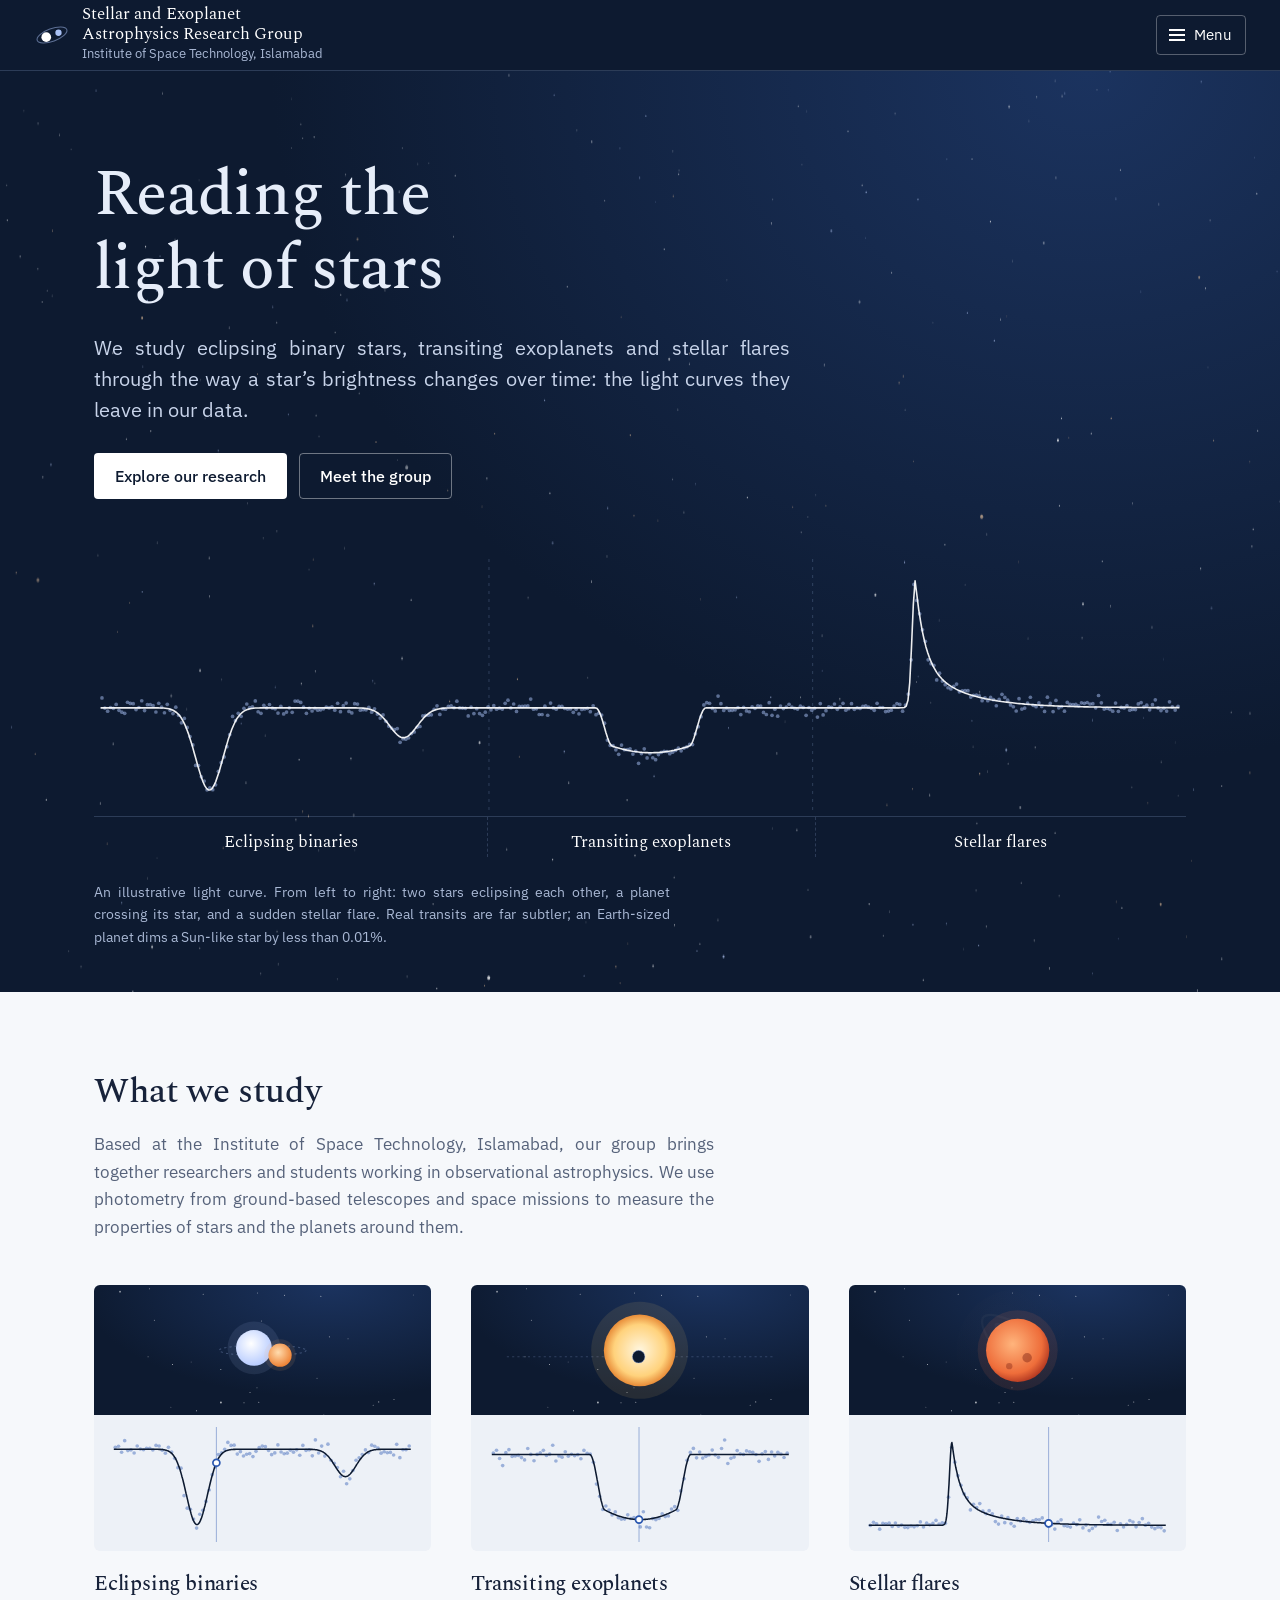
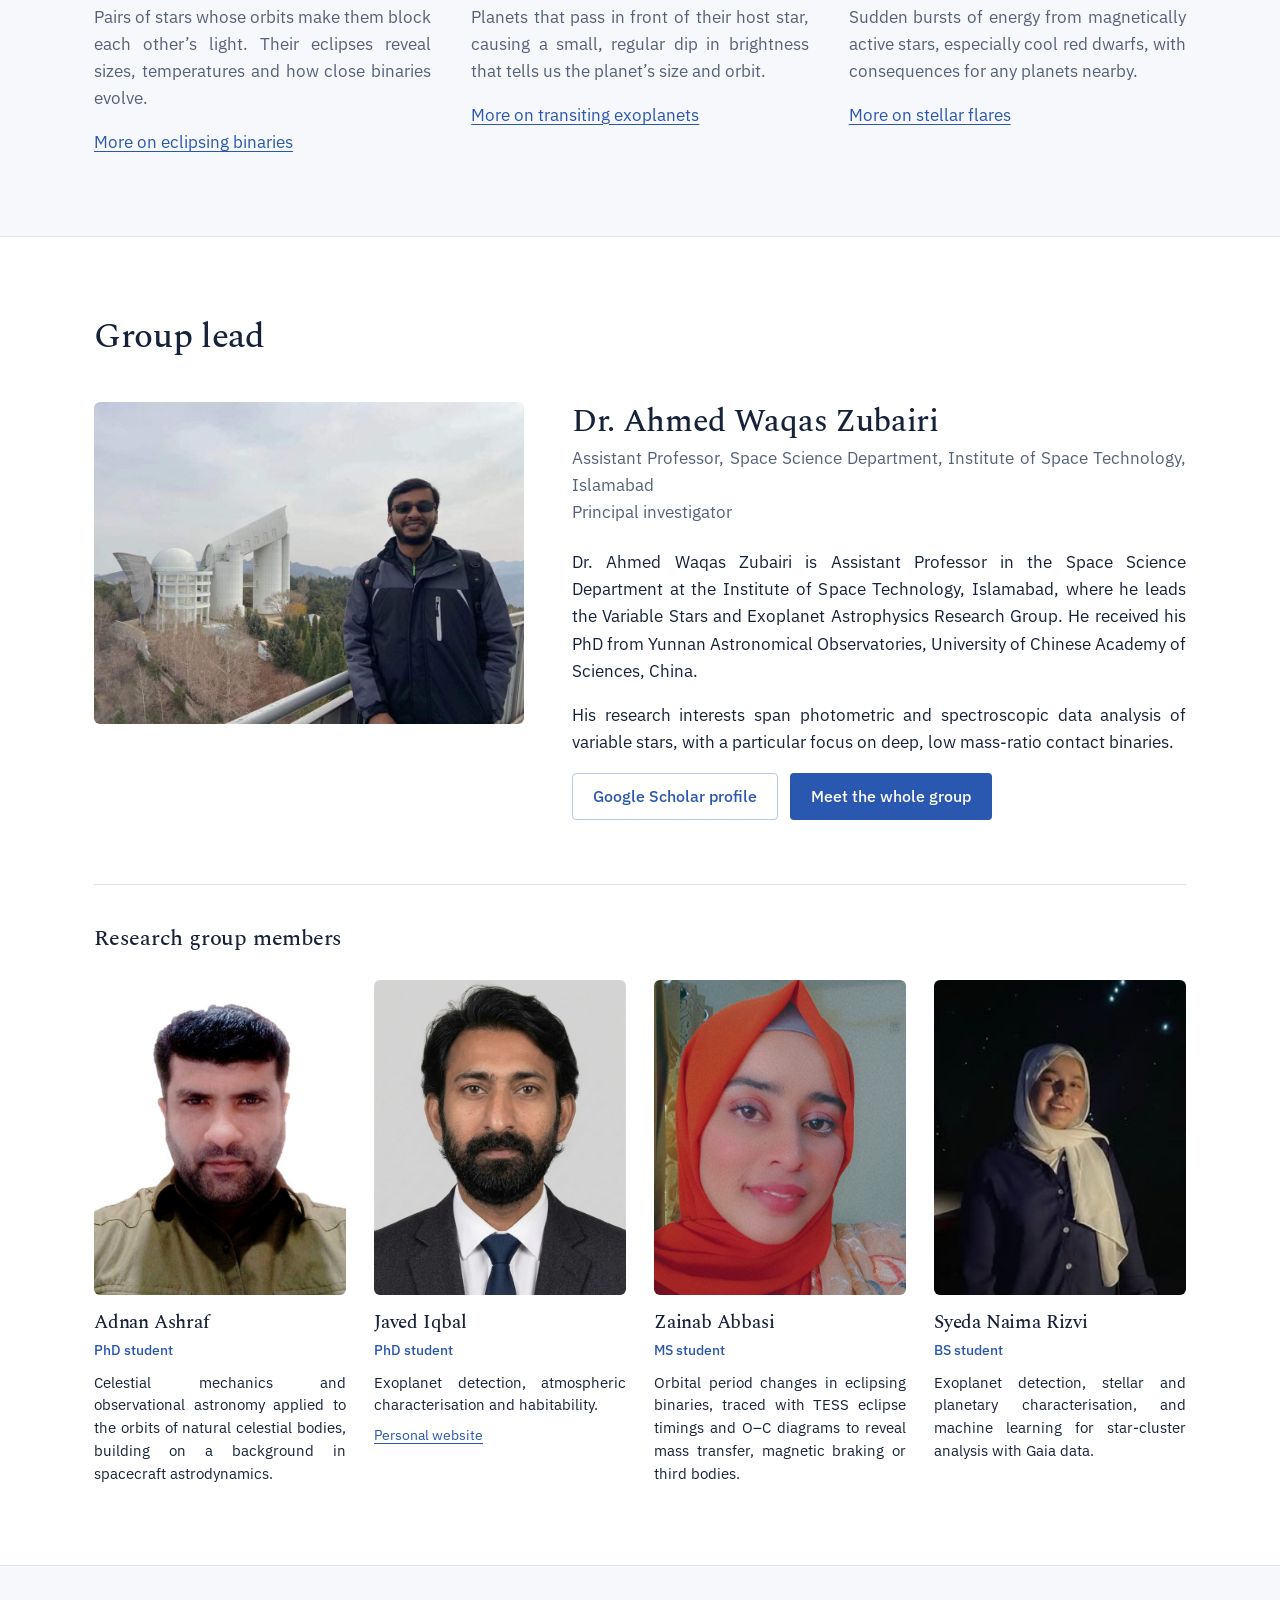
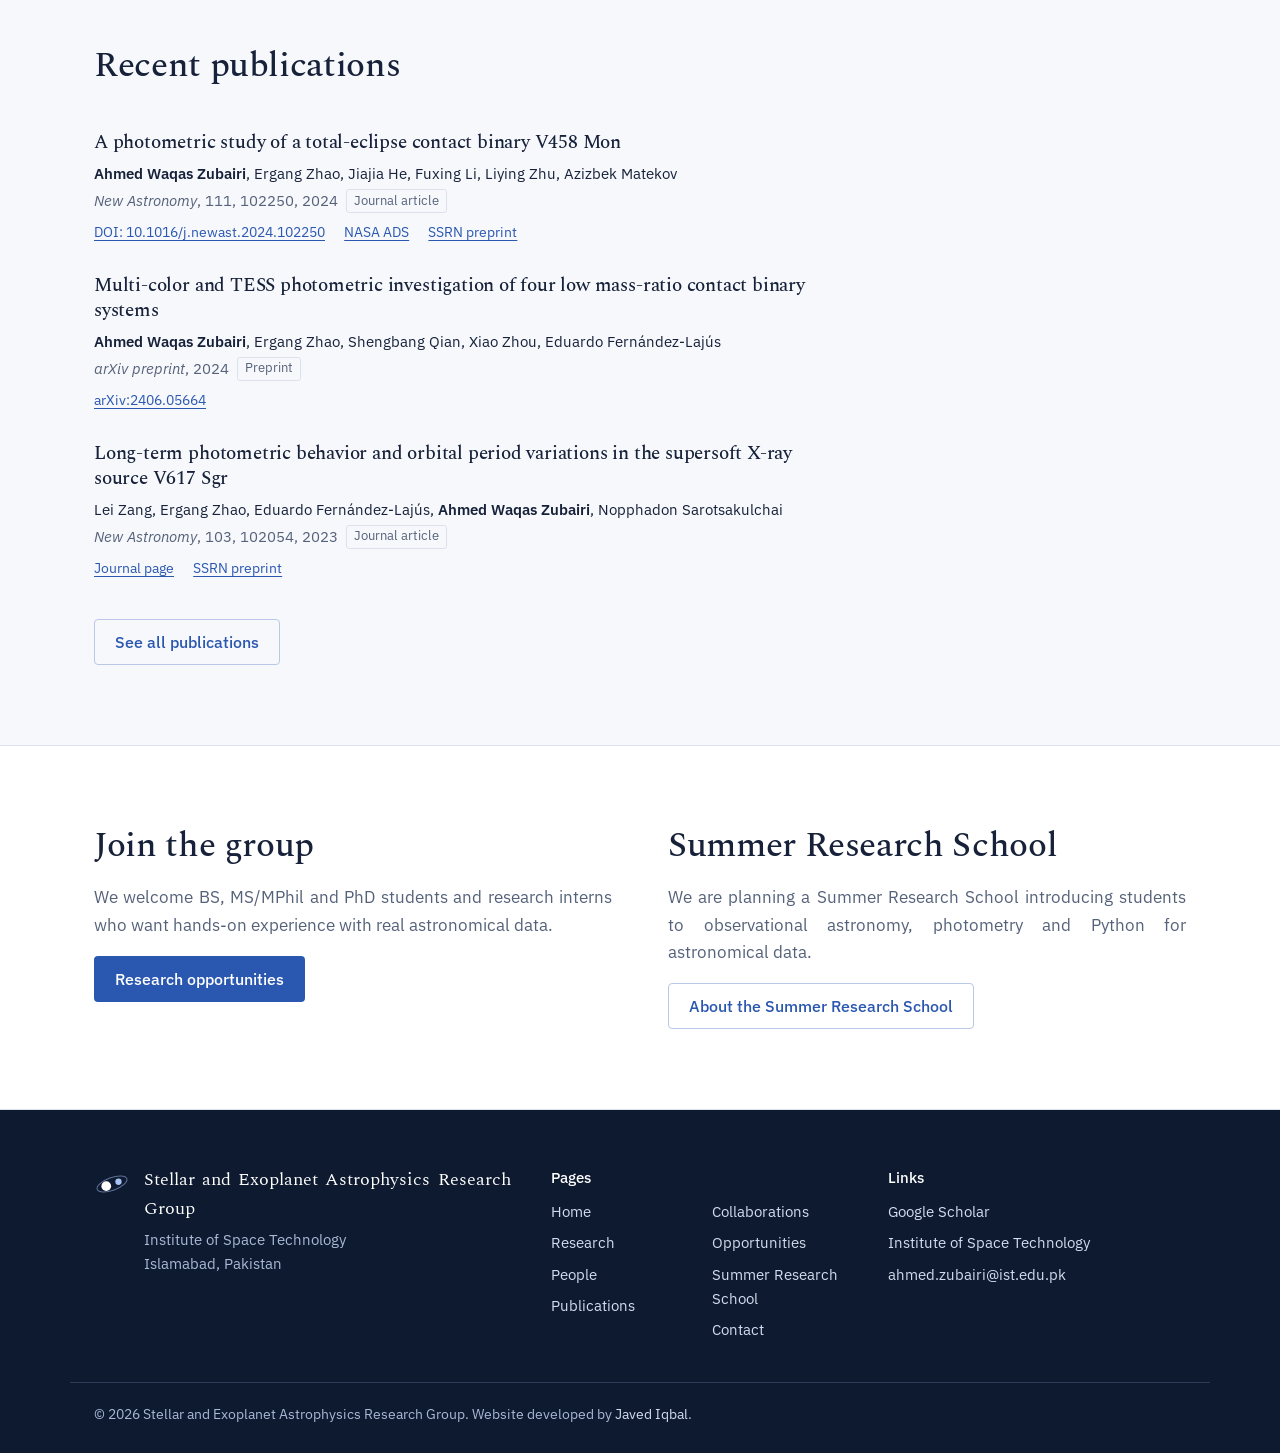
==== index.html @ 7f3686db "Add files via upload" ====
<!doctype html>
<html lang="en">
<head>
<meta charset="utf-8">
<meta name="viewport" content="width=device-width, initial-scale=1, viewport-fit=cover">
<title>Stellar and Exoplanet Astrophysics Research Group</title>
<meta name="description" content="Research group at the Institute of Space Technology, Islamabad, studying eclipsing binary stars, transiting exoplanets and stellar flares.">
<meta property="og:title" content="Stellar and Exoplanet Astrophysics Research Group">
<meta property="og:description" content="Research group at the Institute of Space Technology, Islamabad, studying eclipsing binary stars, transiting exoplanets and stellar flares.">
<meta name="theme-color" content="#0d1a30">
<link rel="icon" href="assets/img/favicon.svg" type="image/svg+xml">
<link rel="preconnect" href="https://fonts.googleapis.com">
<link rel="preconnect" href="https://fonts.gstatic.com" crossorigin>
<link rel="stylesheet" href="https://fonts.googleapis.com/css2?family=IBM+Plex+Sans:wght@400;500;600&family=Spectral:ital,wght@0,400;0,500;1,400&display=swap">
<link rel="stylesheet" href="assets/css/style.css">
</head>
<body data-page="home">
<a class="skip-link" href="#main">Skip to content</a>
<header class="site-header" id="site-header"><div class="wrap header-inner"><a class="brand" href="index.html" style="color:#fff">Stellar and Exoplanet Astrophysics Research Group</a></div></header>
<main id="main">
<section class="hero sky">
  <canvas class="stars" aria-hidden="true"></canvas>
  <div class="wrap">
    <h1>Reading the light of stars</h1>
    <p class="lede">We study eclipsing binary stars, transiting exoplanets and stellar flares through the way a star’s brightness changes over time: the light curves they leave in our data.</p>
    <div class="actions">
      <a class="btn btn-light" href="research.html">Explore our research</a>
      <a class="btn btn-outline-light" href="people.html">Meet the group</a>
    </div>
    <figure class="hero-curve">
      <div id="hero-curve" class="hero-curve-plot"></div>
      <div class="curve-labels">
        <a href="research.html#eclipsing-binaries">Eclipsing binaries</a>
        <a href="research.html#transiting-exoplanets">Transiting exoplanets</a>
        <a href="research.html#stellar-flares">Stellar flares</a>
      </div>
      <figcaption>An illustrative light curve. From left to right: two stars eclipsing each other, a planet crossing its star, and a sudden stellar flare. Real transits are far subtler; an Earth-sized planet dims a Sun-like star by less than 0.01%.</figcaption>
    </figure>
  </div>
</section>

<section class="section">
  <div class="wrap">
    <div class="section-intro">
      <h2>What we study</h2>
      <p>Based at the Institute of Space Technology, Islamabad, our group brings together researchers and students working in observational astrophysics. We use photometry from ground-based telescopes and space missions to measure the properties of stars and the planets around them.</p>
    </div>
    <div class="areas">
      <article class="area">
        <div class="mini-curve" data-curve="eclipse"></div>
        <h3>Eclipsing binaries</h3>
        <p>Pairs of stars whose orbits make them block each other’s light. Their eclipses reveal sizes, temperatures and how close binaries evolve.</p>
        <a href="research.html#eclipsing-binaries">More on eclipsing binaries</a>
      </article>
      <article class="area">
        <div class="mini-curve" data-curve="transit"></div>
        <h3>Transiting exoplanets</h3>
        <p>Planets that pass in front of their host star, causing a small, regular dip in brightness that tells us the planet’s size and orbit.</p>
        <a href="research.html#transiting-exoplanets">More on transiting exoplanets</a>
      </article>
      <article class="area">
        <div class="mini-curve" data-curve="flare"></div>
        <h3>Stellar flares</h3>
        <p>Sudden bursts of energy from magnetically active stars, especially cool red dwarfs, with consequences for any planets nearby.</p>
        <a href="research.html#stellar-flares">More on stellar flares</a>
      </article>
    </div>
  </div>
</section>

<section class="section alt">
  <div class="wrap">
    <h2 class="section-intro">Group lead</h2>
    <div id="pi-summary"></div>
    <div class="home-people" data-hide-empty>
      <h3>Research group members</h3>
      <ul class="people-grid" id="home-people"></ul>
    </div>
  </div>
</section>

<section class="section home-pubs">
  <div class="wrap">
    <div class="section-intro">
      <h2>Recent publications</h2>
    </div>
    <ol class="pub-list" id="recent-pubs"></ol>
    <div class="section-foot"><a class="btn btn-outline" href="publications.html">See all publications</a></div>
  </div>
</section>

<section class="section alt">
  <div class="wrap split">
    <div>
      <h2>Join the group</h2>
      <p>We welcome BS, MS/MPhil and PhD students and research interns who want hands-on experience with real astronomical data.</p>
      <a class="btn btn-solid" href="opportunities.html">Research opportunities</a>
    </div>
    <div>
      <h2>Summer Research School</h2>
      <p>We are planning a Summer Research School introducing students to observational astronomy, photometry and Python for astronomical data.</p>
      <a class="btn btn-outline" href="summer-school.html">About the Summer Research School</a>
    </div>
  </div>
</section>
</main>
<footer class="site-footer" id="site-footer"></footer>
<script src="data/site.js"></script>
<script src="data/people.js"></script>
<script src="data/publications.js"></script>
<script src="assets/js/main.js"></script>
</body>
</html>
---- assets/css/style.css ----
/* Stellar and Exoplanet Astrophysics Research Group — stylesheet
   Colours and fonts are set once here in :root; change them here to restyle the site. */

:root {
  --night: #0d1a30;
  --night-2: #16294a;
  --night-line: rgba(169, 193, 245, 0.2);
  --star: #a9c1f5;
  --on-night: #e6edf9;
  --on-night-muted: #a9b8d4;

  --ink: #17223a;
  --muted: #56627a;
  --line: #dce2ec;
  --bg: #f6f8fb;
  --surface: #ffffff;
  --panel: #edf1f7;
  --blue: #2a57b0;
  --blue-ink: #1d4189;
  --ok: #1f6d4a;
  --err: #a2342a;
  --btn: #2a57b0;
  --btn-hover: #1d4189;
  --field: #ffffff;
  --field-line: #c3cddd;
  --curve-line: #0d1a30;
  --rule-strong: #0d1a30;
  color-scheme: light;

  --serif: "Spectral", Georgia, "Times New Roman", serif;
  --sans: "IBM Plex Sans", system-ui, -apple-system, "Segoe UI", Roboto, sans-serif;
  --wrap: 1140px;
  --radius: 6px;
}

*, *::before, *::after { box-sizing: border-box; }
:root { box-sizing: border-box; padding-top: env(safe-area-inset-top, 0px); padding-bottom: env(safe-area-inset-bottom, 0px); }
html { -webkit-text-size-adjust: 100%; scroll-padding-top: calc(84px + env(safe-area-inset-top, 0px)); }
body::before { content: ""; position: fixed; inset: 0 0 auto; height: env(safe-area-inset-top, 0px); z-index: 60; background: var(--night); }
body {
  margin: 0;
  font-family: var(--sans);
  font-size: 1.0625rem;
  line-height: 1.6;
  color: var(--ink);
  background: var(--bg);
  text-rendering: optimizeLegibility;
}
img { max-width: 100%; display: block; }
a { color: var(--blue); text-underline-offset: 0.18em; }
a:hover { color: var(--blue-ink); }
:focus-visible { outline: 2px solid var(--blue); outline-offset: 3px; border-radius: 2px; }
.sky :focus-visible, .site-header :focus-visible, .site-footer :focus-visible { outline-color: var(--star); }

h1, h2, h3 {
  font-family: var(--serif);
  font-weight: 500;
  line-height: 1.15;
  letter-spacing: -0.01em;
  margin: 0 0 0.5em;
}
h1 { font-size: clamp(2.35rem, 5.4vw, 4rem); }
h2 { font-size: clamp(1.7rem, 3vw, 2.2rem); }
h3 { font-size: 1.3rem; line-height: 1.25; }
p { margin: 0 0 1em; }
/* Justified paragraphs, with hyphenation so narrow columns don't open wide gaps */
p, figcaption { text-align: justify; -webkit-hyphens: auto; hyphens: auto; }
.person-links, .pub-links, .link-row, .collab-links, .form-status, .status, .footer-base p, .curve-labels { text-align: left; -webkit-hyphens: manual; hyphens: manual; }
ul, ol { margin: 0 0 1em; padding-left: 1.2em; }
li { margin-bottom: 0.35em; }

.wrap { max-width: var(--wrap); margin: 0 auto; padding: 0 1.5rem; }
.prose { max-width: 68ch; }
.muted { color: var(--muted); }

.skip-link {
  position: absolute; left: -9999px; top: 0.5rem; z-index: 100;
  background: #fff; color: var(--night); padding: 0.6rem 1rem; border-radius: 4px;
}
.skip-link:focus { left: 0.5rem; }

/* ---------- Header ---------- */
.site-header {
  position: sticky; top: env(safe-area-inset-top, 0px); z-index: 50;
  background: var(--night);
  color: #fff;
  border-bottom: 1px solid var(--night-line);
}
.header-inner { display: flex; align-items: center; justify-content: space-between; gap: 1rem; min-height: 70px; max-width: 1260px; }
.brand { display: flex; align-items: center; gap: 0.75rem; color: #fff; text-decoration: none; min-width: 0; flex: none; }
.brand:hover { color: #fff; }
.brand-mark { width: 36px; height: 36px; flex: none; color: var(--star); }
.brand-name { font-family: var(--serif); font-size: 1.05rem; line-height: 1.15; display: block; max-width: 15.5rem; text-wrap: balance; }
.brand-sub { font-size: 0.8rem; color: var(--on-night-muted); display: block; }

.nav-list { display: flex; gap: 0.1rem; list-style: none; margin: 0; padding: 0; }
.nav-list li { margin: 0; }
.nav-list a {
  display: block; padding: 0.5rem 0.5rem; white-space: nowrap;
  color: #d3dcee; text-decoration: none; font-size: 0.92rem; border-radius: 4px;
}
.nav-list a:hover { color: #fff; background: rgba(255, 255, 255, 0.07); }
.nav-list a[aria-current="page"] { color: #fff; box-shadow: inset 0 -2px 0 var(--star); border-radius: 0; }

.nav-toggle {
  display: none; align-items: center; gap: 0.55rem;
  background: none; border: 1px solid rgba(255, 255, 255, 0.3); color: #fff;
  font: inherit; font-size: 0.92rem; padding: 0.45rem 0.8rem; border-radius: 4px; cursor: pointer;
}
.nav-toggle-bars, .nav-toggle-bars::before, .nav-toggle-bars::after {
  display: block; width: 16px; height: 1.5px; background: currentColor; position: relative; content: "";
}
.nav-toggle-bars::before { position: absolute; top: -5px; }
.nav-toggle-bars::after { position: absolute; top: 5px; }

@media (max-width: 1300px) {
  .brand { flex: 0 1 auto; }
  .nav-toggle { display: inline-flex; flex: none; }
  .site-nav {
    display: none; position: absolute; top: 100%; left: 0; right: 0;
    background: var(--night); border-bottom: 1px solid var(--night-line);
    max-height: calc(100vh - 70px); overflow-y: auto;
  }
  .site-nav.open { display: block; }
  .nav-list { flex-direction: column; padding: 0.5rem 1.5rem 1.25rem; max-width: var(--wrap); margin: 0 auto; }
  .nav-list a { padding: 0.7rem 0; font-size: 1rem; border-bottom: 1px solid var(--night-line); border-radius: 0; }
  .nav-list a[aria-current="page"] { box-shadow: inset 3px 0 0 var(--star); padding-left: 0.8rem; }
}
@media (max-width: 480px) {
  .brand-sub { display: none; }
  .brand-name { font-size: 0.98rem; max-width: none; }
  .nav-toggle { padding: 0.6rem 0.7rem; }
  .nav-toggle-label { position: absolute; width: 1px; height: 1px; overflow: hidden; clip: rect(0 0 0 0); white-space: nowrap; }
}

/* ---------- Night-sky bands (hero and page headers) ---------- */
.sky {
  position: relative; overflow: hidden;
  background: radial-gradient(110% 130% at 85% 0%, #1b335f 0%, var(--night) 58%);
  color: var(--on-night);
}
.sky canvas.stars { position: absolute; inset: 0; width: 100%; height: 100%; display: block; }
.sky > .wrap { position: relative; }
.sky a:not(.btn) { color: #fff; }

.page-head { padding: 4.25rem 0 3.5rem; }
.page-head h1 { font-size: clamp(2.2rem, 4.6vw, 3.3rem); margin-bottom: 0.35em; }
.lede { font-size: 1.2rem; line-height: 1.55; max-width: 58ch; color: #c8d4ea; }

.hero { padding: 5.5rem 0 2.75rem; }
.hero h1 { max-width: 13ch; margin-bottom: 0.4em; }
.hero .lede { font-size: 1.25rem; }
.actions { display: flex; flex-wrap: wrap; gap: 0.75rem; margin-top: 1.75rem; }

.hero-curve { margin: 3.75rem 0 0; }
.hero-curve-plot svg { width: 100%; height: auto; display: block; overflow: visible; }
.curve-labels {
  display: grid; grid-template-columns: 36fr 30fr 34fr;
  border-top: 1px solid var(--night-line); margin-top: 0.35rem;
}
.curve-labels a {
  padding-top: 0.75rem; text-align: center; text-decoration: none;
  font-family: var(--serif); font-size: 1.08rem; color: #dde6f6;
}
.curve-labels a:hover { text-decoration: underline; }
.curve-labels a + a { border-left: 1px dashed var(--night-line); }
.hero-curve figcaption { margin-top: 1.5rem; font-size: 0.88rem; color: var(--on-night-muted); max-width: 72ch; }
@media (max-width: 560px) { .curve-labels a { font-size: 0.85rem; } }

/* ---------- Buttons ---------- */
.btn {
  display: inline-block; padding: 0.75rem 1.25rem; border-radius: 4px;
  font-weight: 500; font-size: 0.98rem; text-decoration: none; line-height: 1.3;
  border: 1px solid transparent; cursor: pointer; font-family: inherit;
}
.btn-light { background: #fff; color: var(--night); }
.btn-light:hover { background: #dfe8fa; color: var(--night); }
.btn-outline-light { color: #fff; border-color: rgba(255, 255, 255, 0.4); }
.btn-outline-light:hover { border-color: #fff; color: #fff; }
.btn-solid { background: var(--btn); color: #fff; }
.btn-solid:hover { background: var(--btn-hover); color: #fff; }
.btn-outline { color: var(--blue); border-color: #b9c8e6; background: transparent; }
.btn-outline:hover { border-color: var(--blue); color: var(--blue-ink); }
.btn[disabled] { opacity: 0.6; cursor: progress; }

/* ---------- Sections ---------- */
.section { padding: 5rem 0; }
.section.alt { background: var(--surface); border-top: 1px solid var(--line); border-bottom: 1px solid var(--line); }
.section-intro { max-width: 62ch; margin-bottom: 2.75rem; }
.section-intro p { color: var(--muted); font-size: 1.08rem; }
.section-foot { margin-top: 2.5rem; }

/* Research areas overview (home) */
.areas { display: grid; grid-template-columns: repeat(3, 1fr); gap: 2.5rem; }
.area .mini-curve { margin-bottom: 1.25rem; }
.area h3 { margin-bottom: 0.4rem; }
.area p { color: var(--muted); }
.mini-curve { background: var(--panel); border-radius: var(--radius); overflow: hidden; }
.mini-curve svg { width: 100%; height: auto; display: block; }
.lc-scene { background: radial-gradient(120% 140% at 70% 0%, #1b335f 0%, var(--night) 62%); }
.lc-plot { padding: 0.7rem 0.9rem 0.55rem; }
.lc-cursor { stroke: var(--blue); stroke-opacity: 0.45; stroke-width: 1; }
.lc-marker { fill: var(--surface); stroke: var(--blue); stroke-width: 1.8; }
.lc-dots { fill: var(--blue); fill-opacity: 0.42; }
.lc-model { fill: none; stroke: var(--curve-line); stroke-width: 1.6; stroke-linejoin: round; }
@media (max-width: 860px) { .areas { gap: 1.5rem; } }
@media (max-width: 680px) { .areas { grid-template-columns: 1fr; gap: 3rem; } .area .mini-curve { max-width: 460px; } }

/* Principal investigator */
.pi { display: grid; grid-template-columns: minmax(260px, 430px) 1fr; gap: 3rem; align-items: start; }
.pi-photo { aspect-ratio: 4 / 3; border-radius: var(--radius); overflow: hidden; background: var(--night-2); }
.pi-photo img { width: 100%; height: 100%; object-fit: cover; }
.pi h3 { font-size: clamp(1.6rem, 2.6vw, 2rem); margin-bottom: 0.2rem; }
.pi-role { color: var(--muted); margin-bottom: 1.4rem; }
.pi-body p { max-width: 66ch; }
.facts { display: grid; grid-template-columns: 1fr 1fr; gap: 1.5rem 2.5rem; margin: 2rem 0 1.75rem; padding-top: 1.5rem; border-top: 1px solid var(--line); }
.facts h4 { font-family: var(--sans); font-size: 0.95rem; font-weight: 600; margin: 0 0 0.4rem; }
.facts ul { margin: 0; padding-left: 1.1em; color: var(--muted); font-size: 0.97rem; }
.link-row { display: flex; flex-wrap: wrap; gap: 0.75rem; }
@media (max-width: 900px) {
  .pi { grid-template-columns: 1fr; gap: 1.75rem; }
  .pi-photo { max-width: 560px; }
  .facts { grid-template-columns: 1fr; }
}

.home-people { margin-top: 4rem; padding-top: 2.5rem; border-top: 1px solid var(--line); }
.home-people h3 { font-size: 1.35rem; margin-bottom: 1.75rem; }

/* Photo fallbacks */
.initials {
  width: 100%; height: 100%; display: flex; align-items: center; justify-content: center;
  font-family: var(--serif); font-size: 2.6rem; color: var(--star); background: var(--night-2);
  letter-spacing: 0.02em;
}
.is-empty { background: var(--panel); }
.is-empty svg { width: 100%; height: 100%; display: block; }

/* ---------- People ---------- */
.people-group { margin-bottom: 4.5rem; }
.people-group:last-child { margin-bottom: 0; }
.people-group > h2 { margin-bottom: 0.3rem; }
.people-group > p { color: var(--muted); max-width: 62ch; margin-bottom: 2rem; }
.people-grid {
  display: grid; grid-template-columns: repeat(4, minmax(0, 1fr));
  column-gap: 1.75rem; row-gap: 0; list-style: none; padding: 0; margin: 0;
}
.person { margin: 0; display: grid; grid-template-rows: subgrid; grid-row: span 5; row-gap: 0; align-content: start; }
@supports not (grid-template-rows: subgrid) { .person { display: block; } }
.person .photo { aspect-ratio: 4 / 5; border-radius: var(--radius); overflow: hidden; background: var(--night-2); margin-bottom: 1rem; }
.person .photo img { width: 100%; height: 100%; object-fit: cover; }
.person h3 { font-size: 1.2rem; margin: 0 0 0.2rem; }
.person .role { color: var(--blue); font-size: 0.9rem; font-weight: 500; margin: 0; }
.person .affil { color: var(--muted); font-size: 0.86rem; line-height: 1.4; margin: 0.15rem 0 0; }
.person .area { font-size: 0.95rem; line-height: 1.5; margin: 0.6rem 0 0; color: var(--ink); }
.person .person-links { font-size: 0.9rem; margin: 0.4rem 0 0; display: flex; gap: 1rem; flex-wrap: wrap; }
.person p:empty { margin: 0; }
.person > :last-child { padding-bottom: 3rem; }
.people-group:last-child .person > :last-child, .home-people .person > :last-child { padding-bottom: 0; }
.person.is-placeholder h3 { color: var(--muted); font-style: italic; }
@media (max-width: 1000px) { .people-grid { grid-template-columns: repeat(3, minmax(0, 1fr)); } }
@media (max-width: 680px) {
  .people-grid { grid-template-columns: repeat(2, minmax(0, 1fr)); column-gap: 1rem; }
  .person > :last-child { padding-bottom: 2.25rem; }
  .person h3 { font-size: 1.05rem; }
  .person .role, .person .affil, .person .person-links { font-size: 0.84rem; }
  .person .area { font-size: 0.88rem; text-align: left; }
}
.empty { color: var(--muted); font-style: italic; }

/* ---------- Research page ---------- */
.topic { display: grid; grid-template-columns: minmax(260px, 1fr) 1.45fr; gap: 3.5rem; align-items: start; }
.topic + .topic { margin-top: 5rem; padding-top: 5rem; border-top: 1px solid var(--line); }
.topic-aside .lc-plot { padding: 0.9rem 1.1rem 0.7rem; }
.topic-aside figcaption { font-size: 0.88rem; color: var(--muted); margin-top: 0.75rem; }
.topic-aside figure { margin: 0; }
.topic-body h2 { margin-bottom: 0.7rem; }
.topic-body h3 { font-size: 1.15rem; margin-top: 2rem; }
.questions { padding-left: 1.1em; }
.questions li { margin-bottom: 0.6rem; }
@media (max-width: 860px) {
  .topic { grid-template-columns: 1fr; gap: 1.75rem; }
  .topic-aside { max-width: 480px; }
  .topic + .topic { margin-top: 3.5rem; padding-top: 3.5rem; }
}

.methods { display: grid; grid-template-columns: repeat(4, 1fr); gap: 2rem; list-style: none; padding: 0; margin: 0; }
.methods li { margin: 0; padding-top: 1rem; border-top: 2px solid var(--rule-strong); }
.methods h3 { font-size: 1.1rem; margin-bottom: 0.4rem; }
.methods p { color: var(--muted); font-size: 0.97rem; margin: 0; }
@media (max-width: 900px) { .methods { grid-template-columns: 1fr 1fr; } }
@media (max-width: 540px) { .methods { grid-template-columns: 1fr; } }

/* ---------- Publications ---------- */
.scholar-note {
  display: flex; flex-wrap: wrap; align-items: center; justify-content: space-between; gap: 1rem 2rem;
  padding: 1.25rem 1.5rem; background: var(--surface); border: 1px solid var(--line); border-radius: var(--radius);
  margin-bottom: 2.5rem;
}
.scholar-note p { margin: 0; max-width: 60ch; }
.pub-tools { display: flex; flex-wrap: wrap; gap: 0.75rem 1.25rem; align-items: center; margin-bottom: 1.5rem; }
.pub-tools label { font-weight: 500; }
.field-input, .pub-search {
  font: inherit; color: var(--ink); background: var(--field);
  border: 1px solid var(--field-line); border-radius: 4px; padding: 0.7rem 0.85rem; width: 100%;
}
.field-input:focus, .pub-search:focus { outline: 2px solid var(--blue); outline-offset: 1px; border-color: var(--blue); }
.pub-search { flex: 1 1 300px; width: auto; }
.pub-count { color: var(--muted); font-size: 0.95rem; margin: 0; }
.pub-year { display: grid; grid-template-columns: 6.5rem 1fr; gap: 1.5rem; padding: 2rem 0 0.5rem; border-top: 1px solid var(--line); }
.pub-year > h2 { font-size: 1.55rem; color: var(--muted); margin: 0; }
.pub-list { list-style: none; margin: 0; padding: 0; }
.pub { margin: 0 0 1.85rem; }
.pub h3 { font-size: 1.2rem; line-height: 1.32; margin: 0 0 0.35rem; }
.pub h3 a { color: var(--ink); text-decoration: none; }
.pub h3 a:hover { color: var(--blue); text-decoration: underline; }
.pub-authors { margin: 0 0 0.2rem; font-size: 0.96rem; }
.pub-authors strong { font-weight: 600; }
.pub-venue { margin: 0 0 0.45rem; color: var(--muted); font-size: 0.94rem; }
.pub-type {
  display: inline-block; font-size: 0.8rem; padding: 0.05rem 0.45rem; margin-left: 0.5rem;
  border: 1px solid var(--line); border-radius: 3px; color: var(--muted); vertical-align: 0.1em;
}
.pub-links { margin: 0; font-size: 0.9rem; display: flex; flex-wrap: wrap; gap: 0.3rem 1.2rem; }
@media (max-width: 640px) { .pub-year { grid-template-columns: 1fr; gap: 0.75rem; } }

.home-pubs .pub-list { max-width: 74ch; }

/* ---------- Collaborations ---------- */
.collab-list { list-style: none; margin: 0; padding: 0; display: grid; grid-template-columns: 1fr 1fr; gap: 0 3rem; }
.collab-list li { margin: 0; padding: 1.5rem 0; border-top: 1px solid var(--line); }
.collab-list h3 { font-size: 1.2rem; margin-bottom: 0.2rem; }
.collab-list .place { color: var(--muted); font-size: 0.93rem; margin-bottom: 0.4rem; }
.collab-list .work { margin: 0; font-size: 0.97rem; }
.collab-list li.has-contact { grid-column: 1 / -1; }
.collab-list li.has-photo { display: grid; grid-template-columns: 170px minmax(0, 1fr); gap: 1.75rem; align-items: start; }
.collab-photo-frame { aspect-ratio: 4 / 5; border-radius: var(--radius); overflow: hidden; background: var(--night-2); }
.collab-photo-frame img { width: 100%; height: 100%; object-fit: cover; }
.collab-photo-frame .initials { font-size: 2rem; }
.collab-person { margin: 1rem 0 0; padding-top: 0.9rem; border-top: 1px solid var(--line); max-width: 36rem; }
.collab-person a { font-weight: 500; }
.collab-person-title { display: block; color: var(--muted); font-size: 0.93rem; }
.collab-links { margin: 0.75rem 0 0; font-size: 0.95rem; display: flex; flex-wrap: wrap; gap: 0.4rem 1.25rem; }
@media (max-width: 760px) { .collab-list { grid-template-columns: 1fr; } }
@media (max-width: 480px) { .collab-list li.has-photo { grid-template-columns: 110px minmax(0, 1fr); gap: 1.1rem; } }

/* ---------- Two-column split blocks ---------- */
.split { display: grid; grid-template-columns: 1fr 1fr; gap: 3.5rem; }
.split > div > p { color: var(--muted); max-width: 54ch; }
@media (max-width: 800px) { .split { grid-template-columns: 1fr; gap: 3rem; } }

.checklist { list-style: none; padding: 0; }
.checklist li { position: relative; padding-left: 1.4rem; margin-bottom: 0.6rem; }
.checklist li::before {
  content: ""; position: absolute; left: 0; top: 0.62em; width: 7px; height: 7px;
  border-radius: 50%; background: var(--blue);
}

.steps { list-style: none; padding: 0; margin: 0; counter-reset: step; }
.steps li { counter-increment: step; position: relative; padding: 0 0 1.5rem 3rem; margin: 0; }
.steps li::before {
  content: counter(step); position: absolute; left: 0; top: -0.1rem;
  width: 2rem; height: 2rem; border-radius: 50%; border: 1.5px solid var(--blue); color: var(--blue);
  display: flex; align-items: center; justify-content: center; font-family: var(--serif); font-size: 1.05rem;
}
.steps li:not(:last-child)::after {
  content: ""; position: absolute; left: calc(1rem - 0.75px); top: 2.1rem; bottom: 0.3rem; width: 1.5px; background: var(--line);
}
.steps h3 { font-size: 1.12rem; margin-bottom: 0.25rem; }
.steps p { margin: 0; color: var(--muted); }

.note {
  border-left: 3px solid var(--star); background: var(--panel);
  padding: 1rem 1.25rem; border-radius: 0 var(--radius) var(--radius) 0; font-size: 0.97rem; max-width: 70ch;
}

/* ---------- Summer school ---------- */
.status {
  display: inline-flex; align-items: center; gap: 0.55rem; margin-bottom: 1.25rem;
  font-size: 0.92rem; color: #dde6f6; border: 1px solid var(--night-line); padding: 0.3rem 0.8rem; border-radius: 999px;
}
.status::before { content: ""; width: 8px; height: 8px; border-radius: 50%; background: #e3b55c; }
.topics { list-style: none; padding: 0; margin: 0; display: grid; grid-template-columns: repeat(3, 1fr); gap: 0 2.5rem; }
.topics li { margin: 0; padding: 1.25rem 0; border-top: 1px solid var(--line); }
.topics h3 { font-size: 1.12rem; margin-bottom: 0.3rem; }
.topics p { margin: 0; color: var(--muted); font-size: 0.96rem; }
@media (max-width: 900px) { .topics { grid-template-columns: 1fr 1fr; } }
@media (max-width: 560px) { .topics { grid-template-columns: 1fr; } }

.announcements { list-style: none; margin: 0; padding: 0; max-width: 72ch; }
.announcements li { margin: 0 0 1.75rem; padding-left: 1.25rem; border-left: 2px solid var(--line); }
.announcements time { font-size: 0.9rem; color: var(--muted); }
.announcements h3 { font-size: 1.2rem; margin: 0.15rem 0 0.35rem; }

/* ---------- Contact ---------- */
.contact-grid { display: grid; grid-template-columns: 1.35fr 1fr; gap: 4rem; align-items: start; }
.form-row { margin-bottom: 1.25rem; }
.form-row label { display: block; font-weight: 500; margin-bottom: 0.35rem; }
.form-row .hint { font-weight: 400; color: var(--muted); font-size: 0.9rem; }
.two-up { display: grid; grid-template-columns: 1fr 1fr; gap: 1.25rem; }
textarea.field-input { min-height: 11rem; resize: vertical; line-height: 1.5; }
select.field-input { appearance: auto; }
.hp { position: absolute; left: -9999px; width: 1px; height: 1px; overflow: hidden; }
.form-status { margin-top: 1rem; min-height: 1.5em; }
.form-status.ok { color: var(--ok); }
.form-status.error { color: var(--err); }
.contact-card { background: var(--surface); border: 1px solid var(--line); border-radius: var(--radius); padding: 1.75rem; }
.contact-card h2 { font-size: 1.4rem; }
.contact-card dl { margin: 0; }
.contact-card dt { font-weight: 600; font-size: 0.95rem; margin-top: 1.1rem; }
.contact-card dd { margin: 0.15rem 0 0; color: var(--muted); }
@media (max-width: 860px) { .contact-grid { grid-template-columns: 1fr; gap: 3rem; } }
@media (max-width: 520px) { .two-up { grid-template-columns: 1fr; gap: 0; } }

/* ---------- Footer ---------- */
.site-footer { background: var(--night); color: var(--on-night-muted); font-size: 0.94rem; }
.footer-inner { display: grid; grid-template-columns: 1.4fr 1fr 1fr; gap: 2.5rem; padding-top: 3.5rem; padding-bottom: 2.5rem; }
.footer-brand { display: flex; gap: 0.85rem; align-items: flex-start; }
.footer-brand p { margin: 0; }
.footer-name { font-family: var(--serif); color: #fff; font-size: 1.1rem; margin-bottom: 0.3rem !important; }
.footer-head { color: #fff; font-weight: 500; margin: 0 0 0.6rem; }
.footer-links { list-style: none; margin: 0; padding: 0; columns: 2; column-gap: 1.5rem; }
.footer-links.single { columns: 1; }
.footer-links li { margin: 0 0 0.45rem; break-inside: avoid; }
.site-footer a { color: #d3dcee; text-decoration: none; }
.site-footer a:hover { color: #fff; text-decoration: underline; }
.footer-base { border-top: 1px solid var(--night-line); padding-top: 1.25rem; padding-bottom: 1.75rem; font-size: 0.86rem; }
.footer-base p { margin: 0; }
@media (max-width: 800px) { .footer-inner { grid-template-columns: 1fr; gap: 2rem; } }


/* ---------- Dark mode (follows the visitor's system setting) ---------- */
@media (prefers-color-scheme: dark) {
  :root:not([data-theme="light"]) {
    --ink: #e3e9f5; --muted: #9eabc4; --line: #26354f; --bg: #0a1424; --surface: #0f1c33; --panel: #15253f;
    --blue: #8fb0f2; --blue-ink: #b9cef8; --ok: #6cc79c; --err: #f08b7f;
    --btn: #3a68cc; --btn-hover: #4d7ad9; --field: #0c1830; --field-line: #33456a;
    --curve-line: #e3e9f5; --rule-strong: #8fb0f2; color-scheme: dark;
  }
}
:root[data-theme="dark"] {
  --ink: #e3e9f5; --muted: #9eabc4; --line: #26354f; --bg: #0a1424; --surface: #0f1c33; --panel: #15253f;
  --blue: #8fb0f2; --blue-ink: #b9cef8; --ok: #6cc79c; --err: #f08b7f;
  --btn: #3a68cc; --btn-hover: #4d7ad9; --field: #0c1830; --field-line: #33456a;
  --curve-line: #e3e9f5; --rule-strong: #8fb0f2; color-scheme: dark;
}

/* ---------- 404 ---------- */
.not-found { min-height: 60vh; display: flex; align-items: center; }

@media (prefers-reduced-motion: reduce) {
  html { scroll-behavior: auto; }
  *, *::before, *::after { transition: none !important; animation: none !important; }
}
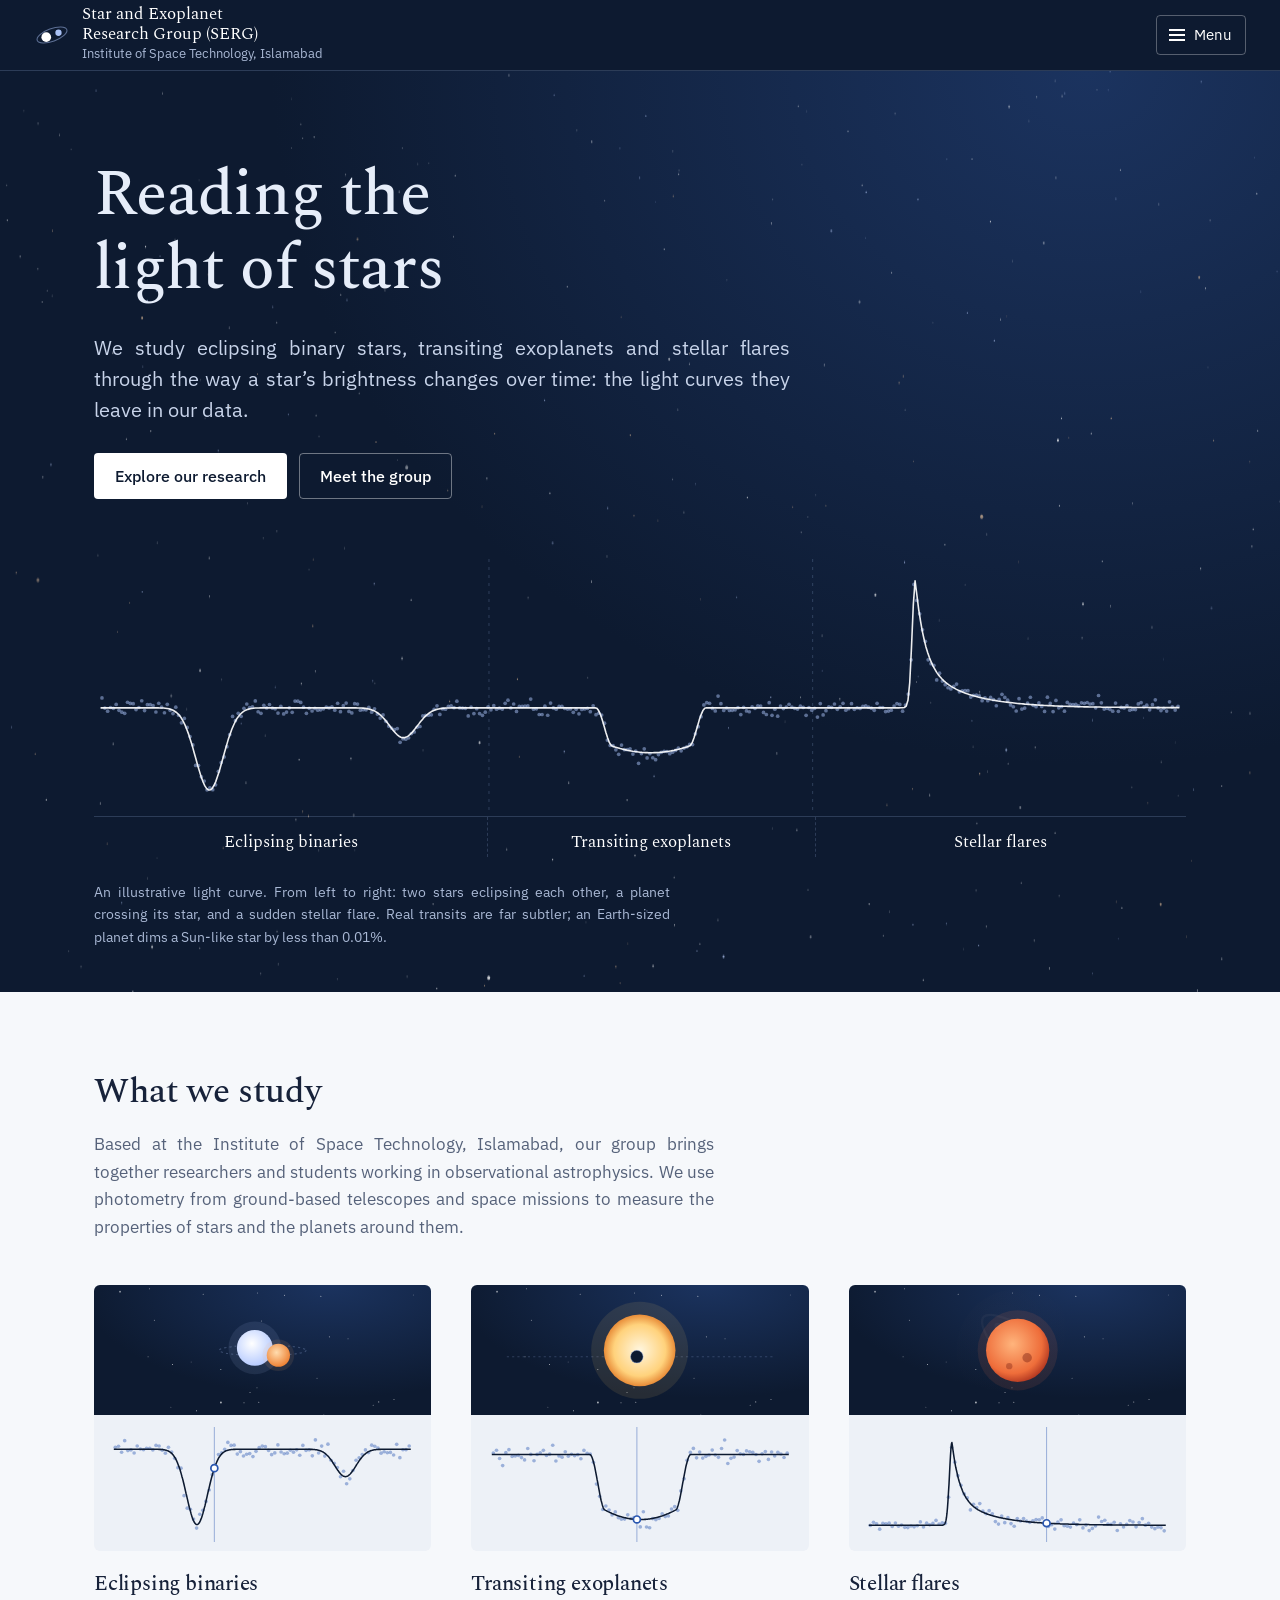
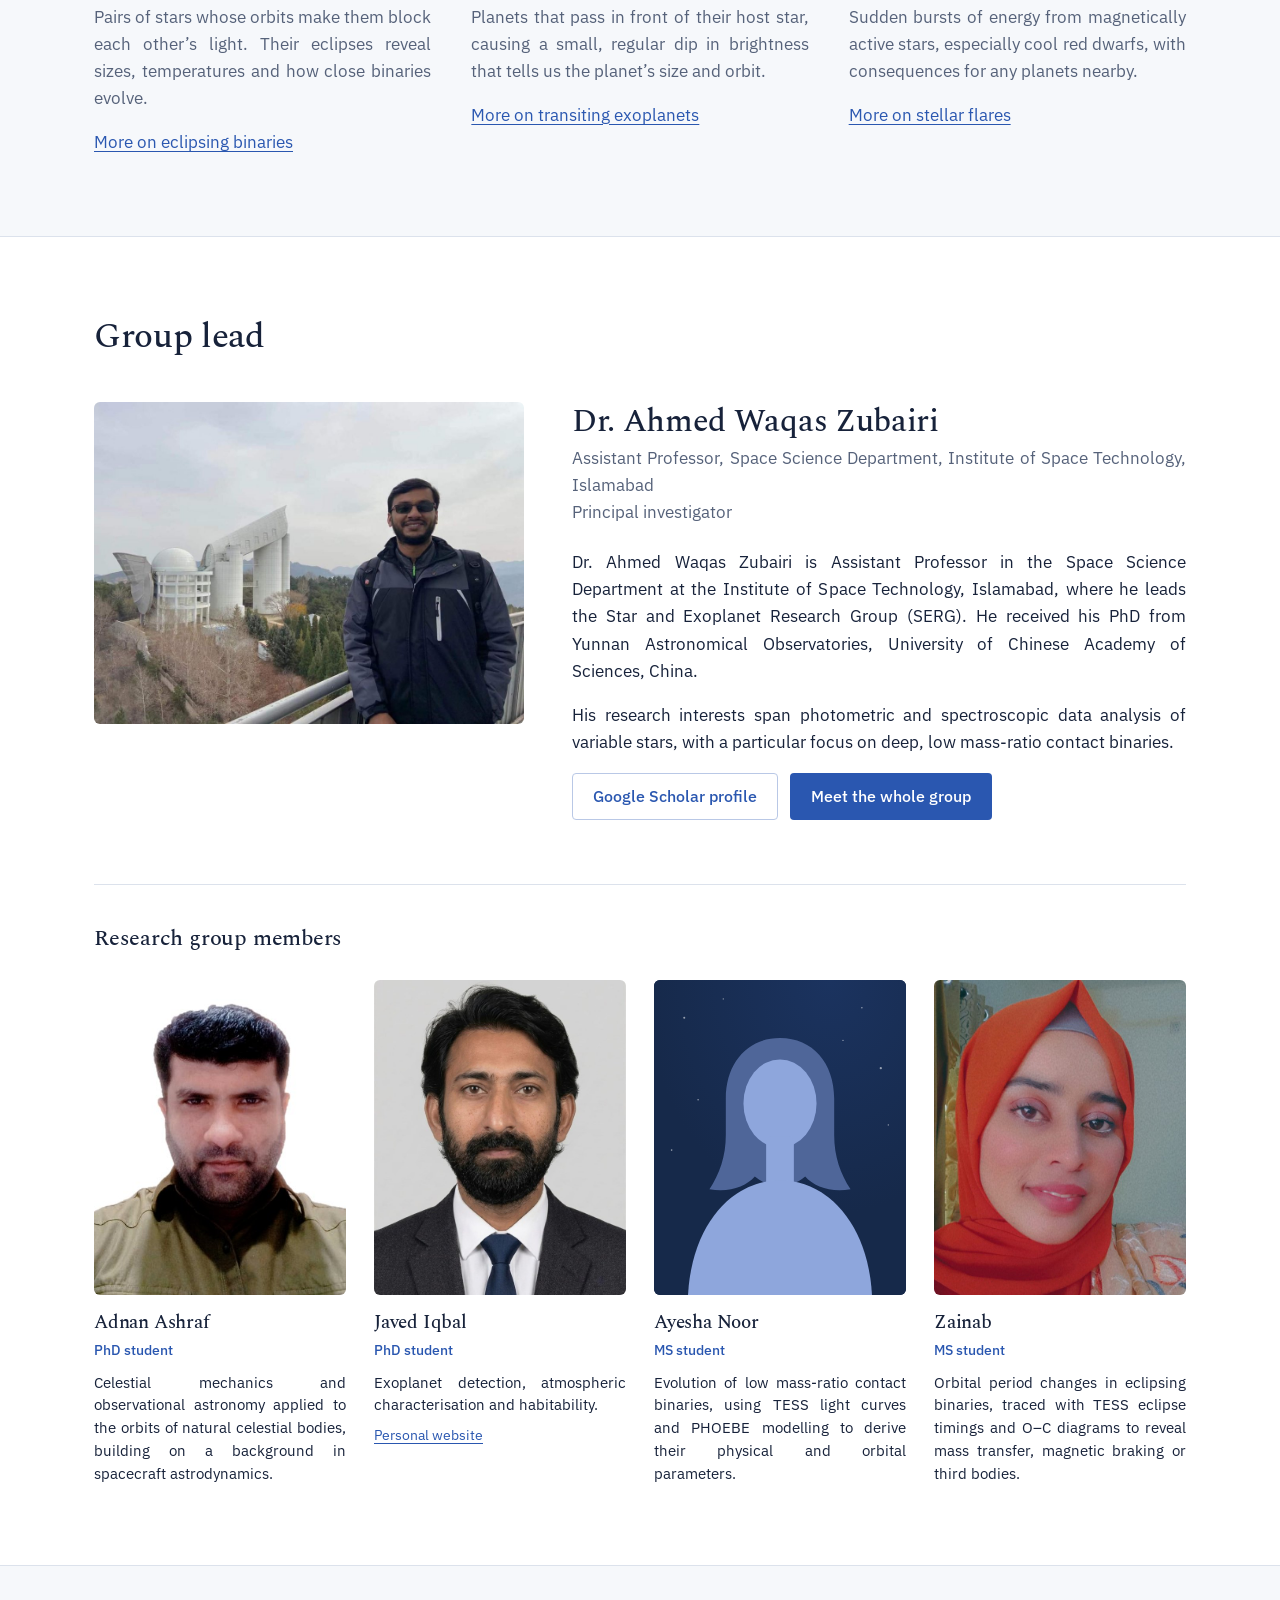
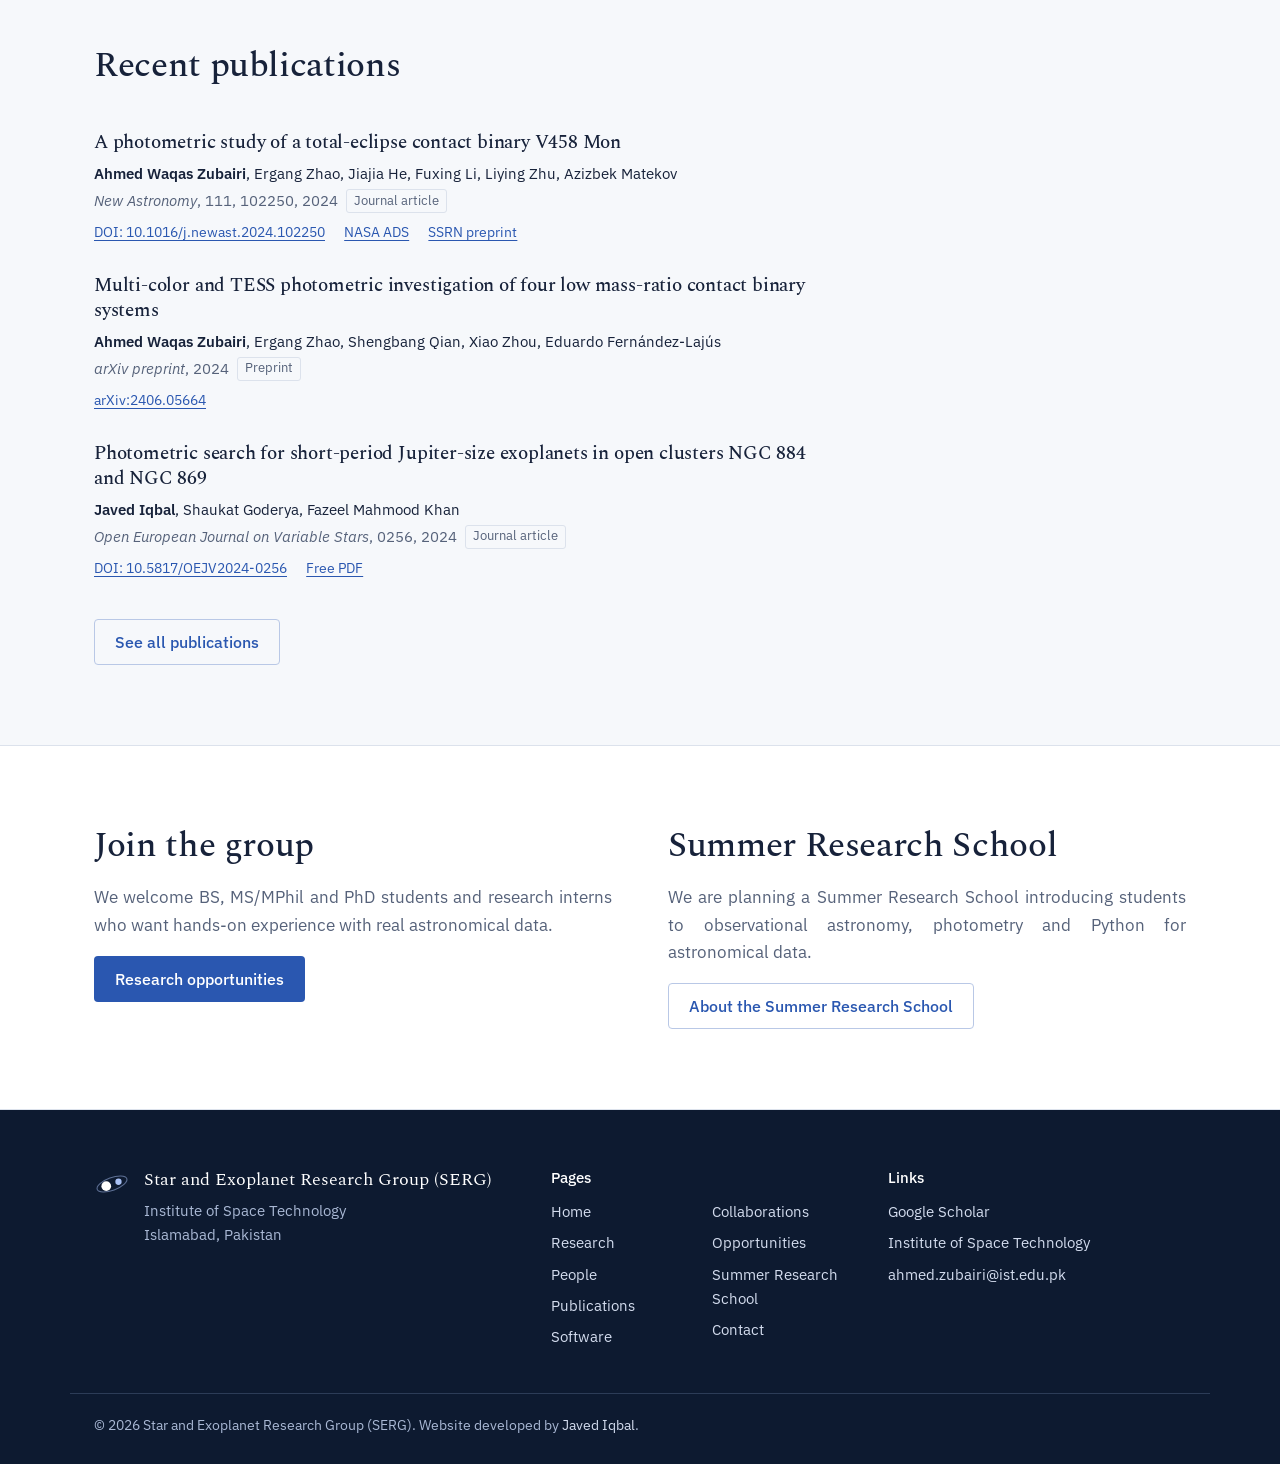
==== commit a6fc59ec: "Add files via upload" ====
--- a/index.html
+++ b/index.html
@@ -3,9 +3,9 @@
 <head>
 <meta charset="utf-8">
 <meta name="viewport" content="width=device-width, initial-scale=1, viewport-fit=cover">
-<title>Stellar and Exoplanet Astrophysics Research Group</title>
+<title>Star and Exoplanet Research Group (SERG)</title>
 <meta name="description" content="Research group at the Institute of Space Technology, Islamabad, studying eclipsing binary stars, transiting exoplanets and stellar flares.">
-<meta property="og:title" content="Stellar and Exoplanet Astrophysics Research Group">
+<meta property="og:title" content="Star and Exoplanet Research Group (SERG)">
 <meta property="og:description" content="Research group at the Institute of Space Technology, Islamabad, studying eclipsing binary stars, transiting exoplanets and stellar flares.">
 <meta name="theme-color" content="#0d1a30">
 <link rel="icon" href="assets/img/favicon.svg" type="image/svg+xml">
@@ -16,7 +16,7 @@
 </head>
 <body data-page="home">
 <a class="skip-link" href="#main">Skip to content</a>
-<header class="site-header" id="site-header"><div class="wrap header-inner"><a class="brand" href="index.html" style="color:#fff">Stellar and Exoplanet Astrophysics Research Group</a></div></header>
+<header class="site-header" id="site-header"><div class="wrap header-inner"><a class="brand" href="index.html" style="color:#fff">Star and Exoplanet Research Group (SERG)</a></div></header>
 <main id="main">
 <section class="hero sky">
   <canvas class="stars" aria-hidden="true"></canvas>
--- a/assets/css/style.css
+++ b/assets/css/style.css
@@ -1,4 +1,4 @@
-/* Stellar and Exoplanet Astrophysics Research Group — stylesheet
+/* Star and Exoplanet Research Group (SERG) — stylesheet
    Colours and fonts are set once here in :root; change them here to restyle the site. */
 
 :root {
@@ -307,7 +307,10 @@
 .pub-search { flex: 1 1 300px; width: auto; }
 .pub-count { color: var(--muted); font-size: 0.95rem; margin: 0; }
 .pub-year { display: grid; grid-template-columns: 6.5rem 1fr; gap: 1.5rem; padding: 2rem 0 0.5rem; border-top: 1px solid var(--line); }
-.pub-year > h2 { font-size: 1.55rem; color: var(--muted); margin: 0; }
+.pub-year > h2, .pub-year > .pub-year-label { font-size: 1.55rem; color: var(--muted); margin: 0; }
+.talks { margin-top: 4.5rem; }
+.talks > h2 { margin-bottom: 0.4rem; }
+.talks > p { color: var(--muted); margin-bottom: 1.5rem; }
 .pub-list { list-style: none; margin: 0; padding: 0; }
 .pub { margin: 0 0 1.85rem; }
 .pub h3 { font-size: 1.2rem; line-height: 1.32; margin: 0 0 0.35rem; }
@@ -324,6 +327,19 @@
 @media (max-width: 640px) { .pub-year { grid-template-columns: 1fr; gap: 0.75rem; } }
 
 .home-pubs .pub-list { max-width: 74ch; }
+
+/* ---------- Software ---------- */
+.sw + .sw { margin-top: 4rem; padding-top: 4rem; border-top: 1px solid var(--line); }
+.sw.has-shot { display: grid; grid-template-columns: minmax(0, 1.15fr) minmax(0, 1fr); gap: 3rem; align-items: start; }
+.sw-shot { display: block; border-radius: var(--radius); overflow: hidden; border: 1px solid var(--line); background: var(--surface); }
+.sw-shot img { width: 100%; height: auto; }
+.sw-body h2 { margin-bottom: 0.6rem; }
+.sw-summary { font-size: 1.05rem; }
+.sw-features { margin: 1.25rem 0 1.5rem; font-size: 0.97rem; }
+.sw-facts { margin: 0 0 1.75rem; display: grid; gap: 0.6rem; font-size: 0.95rem; }
+.sw-facts dt { font-weight: 600; }
+.sw-facts dd { margin: 0; color: var(--muted); }
+@media (max-width: 960px) { .sw.has-shot { grid-template-columns: 1fr; gap: 1.75rem; } }
 
 /* ---------- Collaborations ---------- */
 .collab-list { list-style: none; margin: 0; padding: 0; display: grid; grid-template-columns: 1fr 1fr; gap: 0 3rem; }
